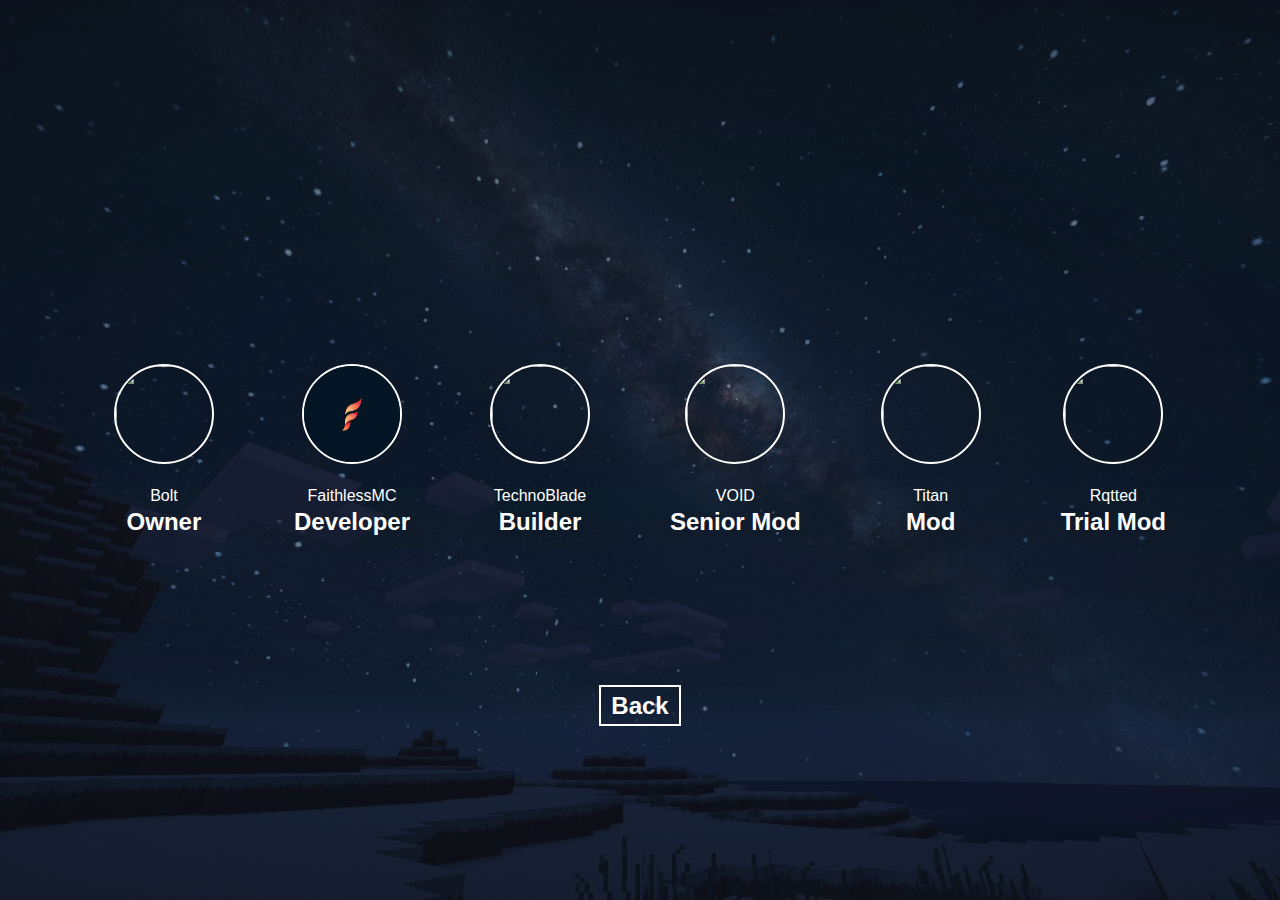
==== staff.html @ 13c2a3fb "Add files via upload" ====
<!DOCTYPE html>
<html>

<head>
    <meta charset="UTF-8">
    <meta name="viewport" content="width=device-width, initial-scale=1">
    <title>Piggy Network Staff</title>
    <link rel="stylesheet" href="css/stylesheet.css">
    <style>
    html{
      background-image: url("img/bg.jpeg");
    }
      .person{
        color: white;
      display: flex;
      flex-direction:column;
      align-items:center;
      justify-content:center;
      margin:40px;
      text-align: center;
      }
      .person img{
      height:100px;
      width:100px;
      border-radius:50%;
      border:2px solid white;
      margin:0 0 20px 0;
      }
      .backButton {
        position: absolute;
        bottom: 20vh;
      }
      .button {
        background-color: transparent;
        border: 2px solid #ffffff;
        font-family: "Open Sans", Helvetica;
        color: white;
        padding: 5px 10px 5px 10px;
      }
    </style>
</head>

<body>
  <div class="person">
<img src="https://www.shareicon.net/data/2016/09/01/822711_user_512x512.png">
<p>Bolt</p>
<p class="title">Owner</p>
</div>

<div class="person">
<img src="img/team/faith.jpeg">
<p>FaithlessMC</p>
<p class="title">Developer</p>
</div>
<div class="person">
<img src="https://www.shareicon.net/data/2016/09/01/822711_user_512x512.png">
<p>TechnoBlade</p>
<p class="title">Builder</p>
</div>
<div class="person">
  <img src="https://www.shareicon.net/data/2016/09/01/822711_user_512x512.png">
  <p>VOID</p>
  <p class="title">Senior Mod</p>
</div>
<div class="person">
  <img src="https://www.shareicon.net/data/2016/09/01/822711_user_512x512.png">
  <p>Titan</p>
  <p class="title">Mod</p>
</div>
<div class="person">
  <img src="https://www.shareicon.net/data/2016/09/01/822711_user_512x512.png">
  <p>Rqtted</p>
  <p class="title">Trial Mod</p>
</div>
<div class="backButton">
<a href="about.html" class="title button">Back</a>
</div>
</body>

</html>
---- css/stylesheet.css ----
* {
	box-sizing: border-box;
}

body {
	background: linear-gradient(rgba(20, 26, 35,0.55),rgba(20, 26, 35, 0.55)),
				url("../img/bg.jpeg") no-repeat center center fixed;
	background-size: cover;
	font-family: "Open Sans", Helvetica;
	margin: 0;
	position: relative;
}

html, body {
	width: 100vw;
	height: 100vh;
	overflow-x: hidden;
	display: -webkit-box;
	display: -ms-flexbox;
	display: flex;
	-webkit-box-pack: center;
	    -ms-flex-pack: center;
	        justify-content: center;
	-webkit-box-align: center;
	    -ms-flex-align: center;
	        align-items: center;
	justify-content: center;
}





section {
  position: relative;
  background: url(../img/bg.jpeg);
  background-attachment: fixed;
  height: 100vh;
}

section .layout {
  position: relative;
  top: 35%;
  left: 30%;
  max-width: 600px;
  padding: 50px;
  box-shadow: 0 10px 20px rgba(0, 0, 0, .5);
  color: rgb(255, 254, 254);
}

section .layout::before {
  content: '';
  position: absolute;
  top: 0;
  bottom: 0;
  left: 0;
  right: 0;
  background: url(../img/bg.jpeg);
  background-attachment: fixed;
  filter: blur(8px);
}

section .layout h2 {
  position: relative;
}

section .layout p {
  position: relative;
}

section .layout button {
  position: relative;
}

a {
	text-decoration: none;
}

p {
	margin: 0;
	padding: 3px;
}

.container {
	text-align: center;
}

.logo img {
	width: 225px; /* Change image size for mobile */
}


.playercount {
	display: inline-block;
	margin: 20px 15px 0 15px;
	padding: 2px 0;
	background-color: rgba(15, 199, 209, 0.75);
	font-size: 1em;
	color: white;
	text-align: center;
	border-radius: 5px 0 5px 0;
	line-height: 27px;
}

.playercount > p > span {
	font-weight: bold;
	padding: 1px 4px;
	border-radius: 3px;
	background: rgba(9, 150, 158, 0.7);
	margin: 0 2px;
}

.extrapad {
	padding: 0;
}

.ip {
	cursor: pointer;
}

.items {
	display: -webkit-box;
	display: -ms-flexbox;
	display: flex;
	-ms-flex-pack: distribute;
	    justify-content: space-around;
	-ms-flex-preferred-size: 100px;
	    flex-basis: 100px;
	padding: 18px 0 10px 0;

}

.item img {
	-webkit-transition: all 0.2s ease;
	-o-transition: all 0.2s ease;
	transition: all 0.2s ease;
	margin-bottom: 7px;
}

.item img:hover {
	-webkit-transform:scale(1.1);
	    -ms-transform:scale(1.1);
	        transform:scale(1.1);
}

.img {
	width: 120px;
	height: 120px;
}

.title {
	font-weight: bold;
	font-size: 17px;
	color: white;
}

.subtitle {
	color: #cfcfcf;
	font-size: 12px;
}

.title,
.subtitle {
	margin: 0;
	padding: 0;
}


@media(min-width: 400px) {
	.logo img {
		width: 280px; /* Change image size for mid sized devices */
	}

	.playercount {
		margin-top: 30px;
		padding: 5px;
	}

	.playercount > p > span {
		padding: 2px 7px;
	}
}

@media(min-width: 1250px) {
	.title {
		font-size: 24px;
	}

	.subtitle {
		font-size: 15px;
	}

	.logo img {
		width: 470px; /* Change image size for desktop */
	}

	.logo {
		margin-bottom: 28px;
	}
	.img {
		width: 200px;
		height: 200px;
	}
	.items {
		padding: 30px 0 30px 0;
	}
	.playercount {
		font-size: 1.22em;
		padding: 10px;
	}

	.extrapad {
		padding: 0 42.5px;
	}

	.playercount > p > span {
		padding: 4px 7px;
	}
}

@media(min-width: 1000px) {
	.items {
		-webkit-box-pack: center;
		    -ms-flex-pack: center;
		        justify-content: center;
	}

	.item:not(:first-child) {
		margin-left: 90px;
	}
}

.title a {
  color: #FF00A3;
}
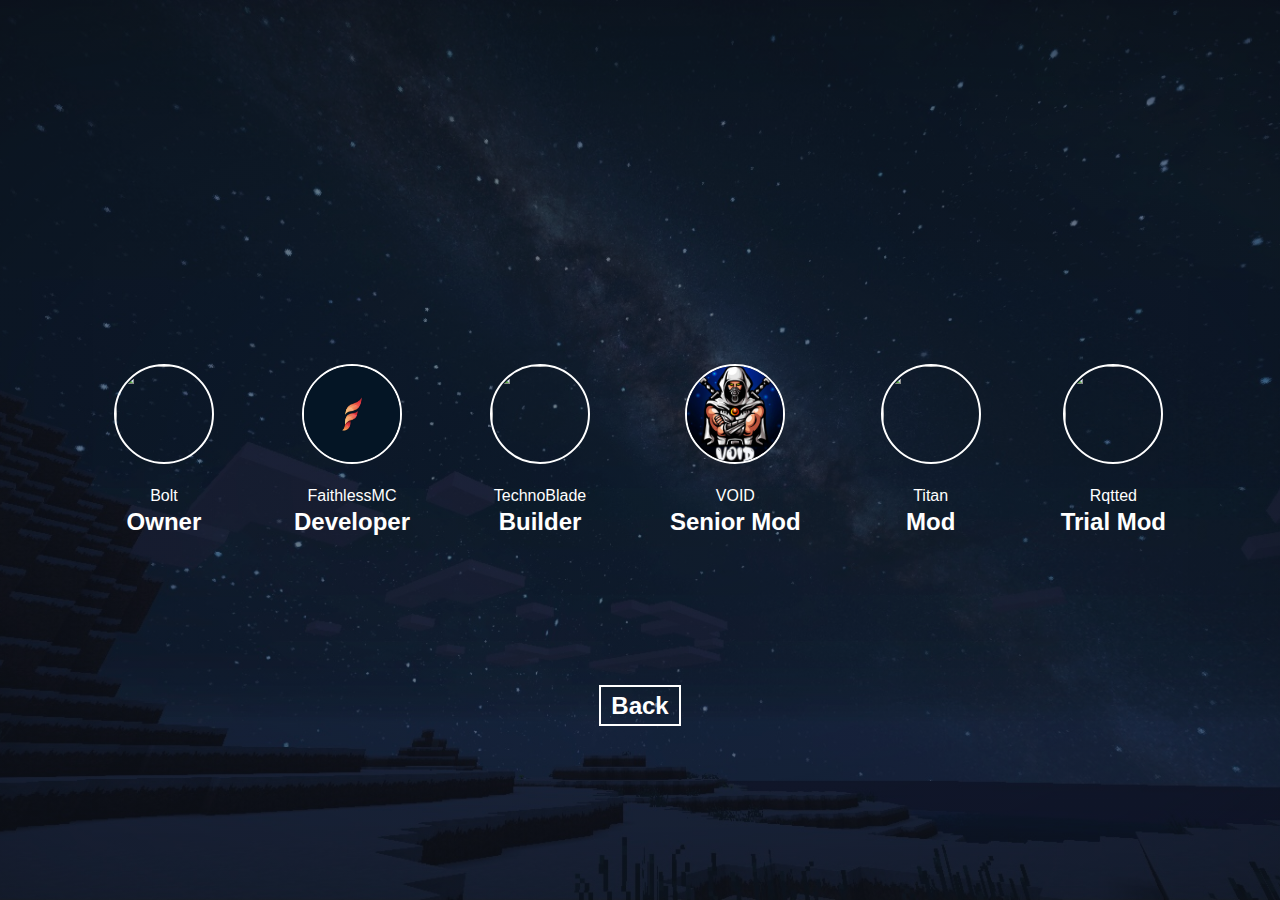
==== commit 5f04a974: "Add voids pic" ====
--- a/staff.html
+++ b/staff.html
@@ -58,7 +58,7 @@
 <p class="title">Builder</p>
 </div>
 <div class="person">
-  <img src="https://www.shareicon.net/data/2016/09/01/822711_user_512x512.png">
+  <img src="img/team/void.jpeg">
   <p>VOID</p>
   <p class="title">Senior Mod</p>
 </div>
@@ -77,4 +77,4 @@
 </div>
 </body>
 
-</html>+</html>
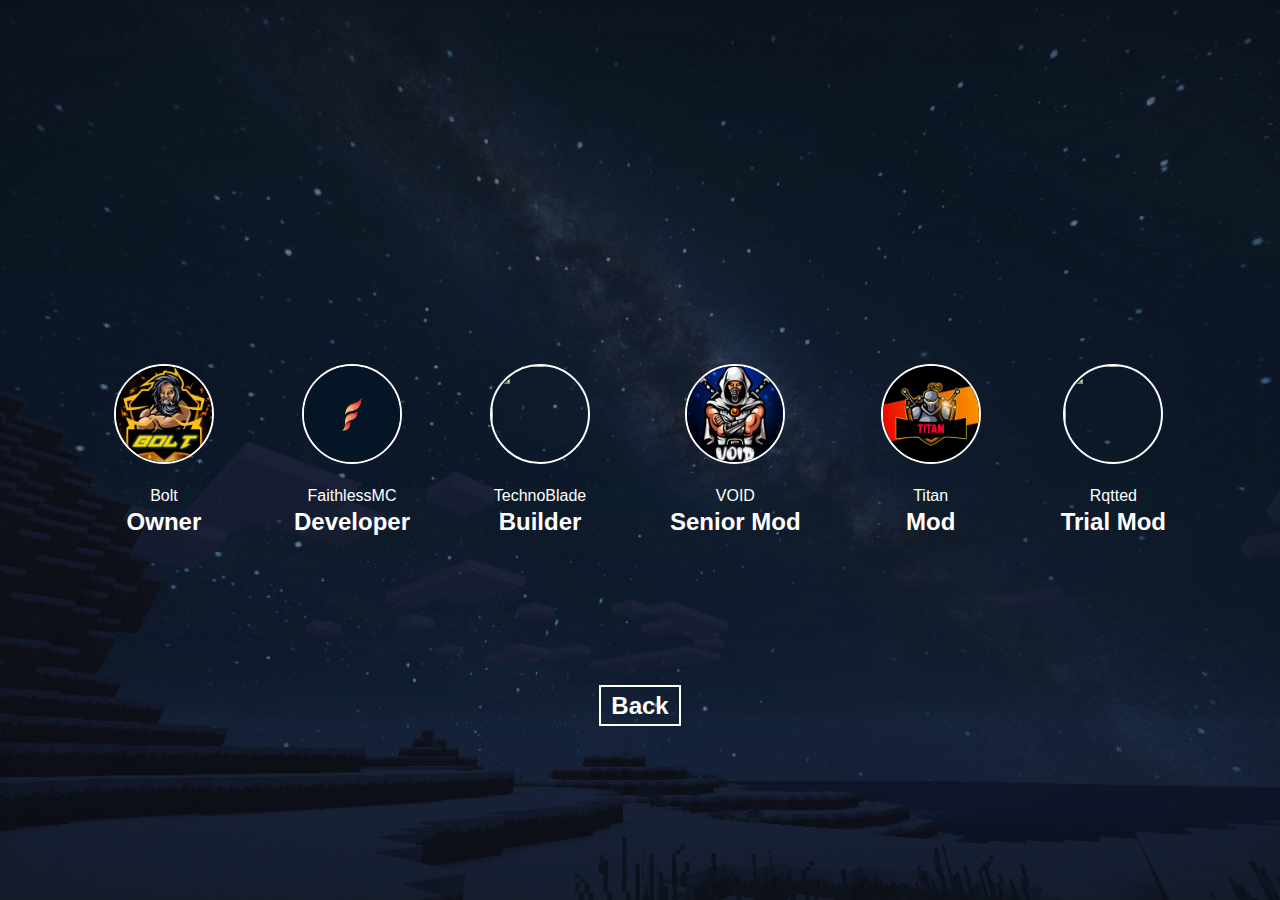
==== commit 6cbac51b: "Update staff.html" ====
--- a/staff.html
+++ b/staff.html
@@ -42,7 +42,7 @@
 
 <body>
   <div class="person">
-<img src="https://www.shareicon.net/data/2016/09/01/822711_user_512x512.png">
+<img src="img/team/bolt.jpeg">
 <p>Bolt</p>
 <p class="title">Owner</p>
 </div>
@@ -63,7 +63,7 @@
   <p class="title">Senior Mod</p>
 </div>
 <div class="person">
-  <img src="https://www.shareicon.net/data/2016/09/01/822711_user_512x512.png">
+  <img src="img/team/titan.jpeg">
   <p>Titan</p>
   <p class="title">Mod</p>
 </div>
